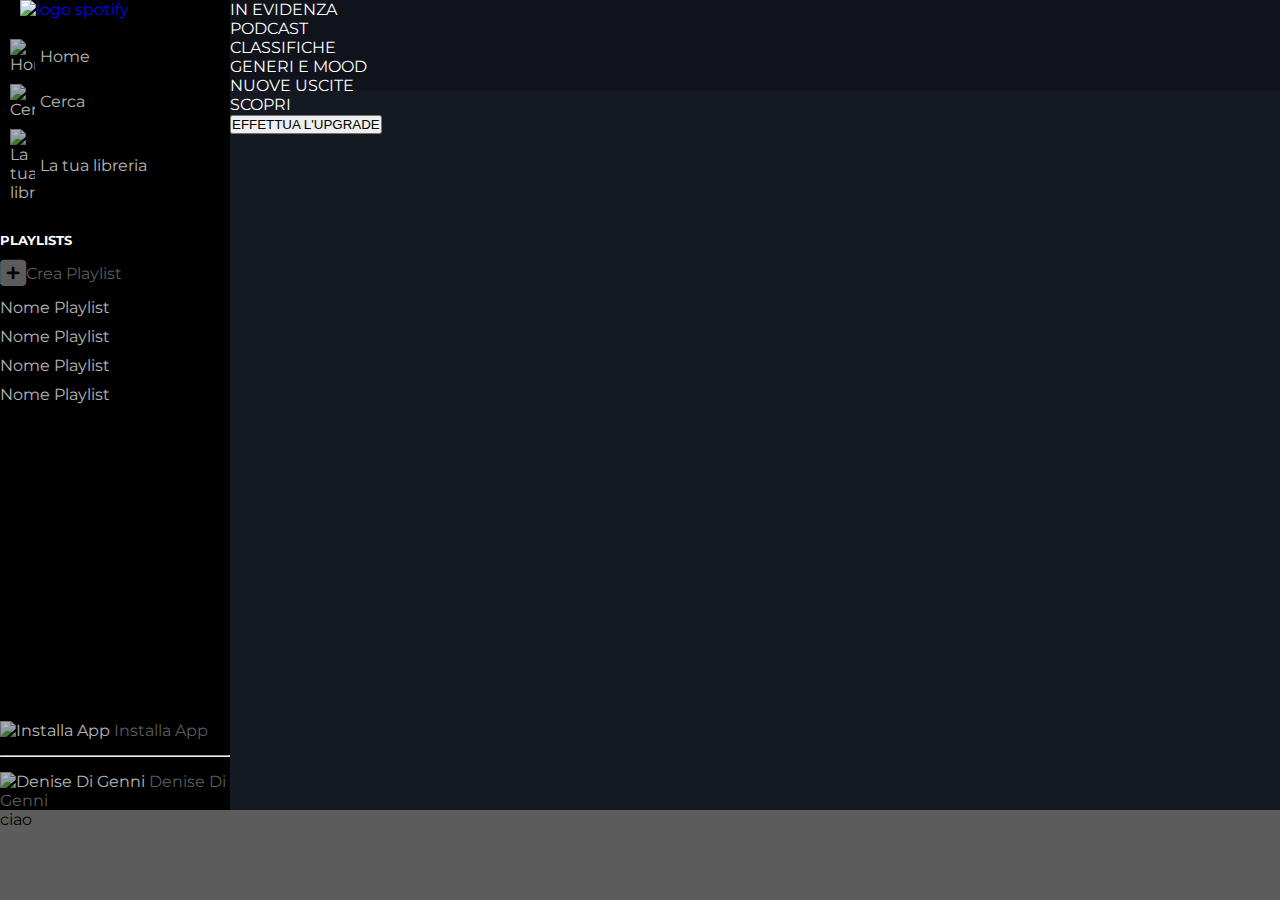
==== day-2/index.html @ e971fc7b "feat: aggiunta di nav-bar" ====
<!DOCTYPE html>
<html lang="it">
<head>
    <meta charset="UTF-8">
    <meta name="viewport" content="width=device-width, initial-scale=1.0">
    <title>Spotify Web</title>
    <!-- Foglio di stile  -->
     <link rel="stylesheet" href="style.css">

    <!-- Font Awesome -->
     <link rel="stylesheet" href="https://cdnjs.cloudflare.com/ajax/libs/font-awesome/6.7.2/css/all.min.css"
        integrity="sha512-Evv84Mr4kqVGRNSgIGL/F/aIDqQb7xQ2vcrdIwxfjThSH8CSR7PBEakCr51Ck+w+/U6swU2Im1vVX0SVk9ABhg=="
        crossorigin="anonymous" referrerpolicy="no-referrer" />

     <!-- Font del progetto -->
    <link rel="preconnect" href="https://fonts.googleapis.com">
    <link rel="preconnect" href="https://fonts.gstatic.com" crossorigin>
    <link href="https://fonts.googleapis.com/css2?family=Montserrat:ital,wght@0,100..900;1,100..900&display=swap"
        rel="stylesheet">
</head>
<body>

    <!-- contenuto del main -->
    <div class="main-content">

        <div class="sidebar">
          
          <!-- logo -->
            <div id="logo">
                <a href="#"><img src="img-day-1/logo-small.svg" alt="logo-small" class="logo"></a>
                <a href="#"><img src="img-day-1/logo.svg" alt="logo spotify" class="logo-spotify"></a>
            </div>
            <!-- Lista delle opzioni -->
            <ul id="menu">
                <li><a href="#"><img src="img-day-1/home.svg" alt="Home"><span class="title-info">Home</span></a></li>

                <li><a href="#"><img src="img-day-1/search.svg" alt="Cerca"><span class="title-info">Cerca</span></a></li>

                <li><a href="#"><img src="img-day-1/libreria.svg" alt="La tua libreria"><span class="title-info">La tua libreria</span></a></li>
            </ul>



            <!-- Playlist -->
            <div id="playlist">
                <h5>PLAYLISTS</h5>
                <ul>
                    <li><a href="#"><i class="fas fa-plus-square"></i> <span>Crea Playlist</span></a></li>
                    <li><a href="#"><span class="title-info">Nome Playlist</span></a></li>
                    <li><a href="#"><span class="title-info">Nome Playlist</span></a></li>
                    <li><a href="#"><span class="title-info">Nome Playlist</span></a></li>
                    <li><a href="#"><span class="title-info">Nome Playlist</span></a></li>
                </ul>
            </div>

             <!-- Profilo e installa app -->
            <div id="profilo">
                <a href="#"><img src="img-day-1/download.svg" alt="Installa App">
                    <span class="title-info">Installa App</span></a>
                
                <hr class="title-info">

                <a href="#"><img src="img-day-1/profile.svg" alt="Denise Di Genni">
                    <span class="title-info">Denise Di Genni</span></a>
            
            
            </div>
        </div>
      
        <!-- main -->
        <main>
            <div class="top-main">
                <div class="nav-bar">
                    <ul>
                        <li class="active">IN EVIDENZA</li>
                        <li>PODCAST</li>
                        <li>CLASSIFICHE</li>
                        <li>GENERI E MOOD</li>
                        <li>NUOVE USCITE</li>
                        <li>SCOPRI</li>
                    </ul>
                    <button class="upgrade-btn">EFFETTUA L'UPGRADE</button>
                </div>
            </div>
        </main>
    </div>
    
    <!-- parte finale del file -->
    <footer>
        ciao
    </footer>
</body>
</html>
---- day-2/style.css ----
/* Reset */

* {
    margin: 0;
    padding: 0;
    box-sizing: border-box;
}

a {
    text-decoration: none;
}

ul {
    list-style-type: none;
}

/* common */
body {
    font-family: "Montserrat", serif;
    height: 100vh;
    background-color: #10131a;
}

.main-content {
    height: calc(100% - 90px);
    background-color: #151922;
    display: flex;
    color: white;
}

.main-content .sidebar {
    background-color: #000000;
    flex-shrink: 0;
    display: flex;
    flex-direction: column;
}

.main-content .sidebar #logo {
    padding: 0 20px;
}

.main-content .sidebar #logo .logo {
    width: 30px;
    height: 30px;
    margin-left: 13px;
}

.main-content .sidebar #logo .logo-spotify {
   display: none;
}

.main-content .sidebar #menu {
    padding: 20px 10px;
}

.main-content .sidebar #menu li {
    margin-bottom: 10px;
}

.main-content .sidebar #menu li a {
     color: #ffff;
     display: flex;
     align-items: center;
     gap: 5px;
     justify-content: center;
     opacity: 0.7;
}

 .main-content .sidebar #menu li a .title-info {
    display: none;
 }


.main-content .sidebar #menu li a img {
    width: 25px;
}

.main-content .sidebar #playlist {
    color: #ffff;
    
}

.main-content .sidebar #playlist li a {
    display: none;
}

.main-content .sidebar #playlist li a .title-info {
    display: none;
}


.main-content .sidebar #profilo a img {
    width: 30px;
    color: #ffff;
    opacity: 0.7;
}


.main-content .sidebar #profilo {
    margin-top: auto;
    display: flex;
    flex-direction: column;
    gap: 15px;
    
}

.main-content .sidebar #profilo .title-info {
    display: none;
}

.main-content main {
    background-color: #151922;
    flex-grow: 1;
}

.main-content main .top-main {
   height: 90px;
   background-color: #10131a;
}

footer {
    height: 90px;
    background-color: #5c5c5c;
}

/* desktop */
@media (min-width: 992px) {
    .main-content .sidebar {
          width: 230px;
    }

    .main-content .sidebar #logo .logo {
          display: none;
    }

    .main-content .sidebar #logo .logo-spotify {
          display: inline;
          width: 130px;
    }

    .main-content .sidebar #menu li a{
        justify-content: flex-start;
    }

    .main-content .sidebar #menu li a .title-info {
        display: inline;
    }

    .main-content .sidebar #playlist li a .title-info {
         display: inline;
        color: #ffff;
        opacity: 0.7;
        gap: 5px;
    }

    .main-content .sidebar #playlist li a {
        display: flex;
        align-items: center;
        color: #5c5c5c;
        margin-top: 10px;
    }

    .main-content .sidebar #playlist li a i {
        font-size: 30px;
    }

     .main-content .sidebar #profilo .title-info {
        display: inline;
        color: #5c5c5c;
    }

    .main-content .sidebar #profilo {
        margin-top: auto;
        display: flex;
        gap: 15px;
        flex-direction: column;
    
    }
        


}
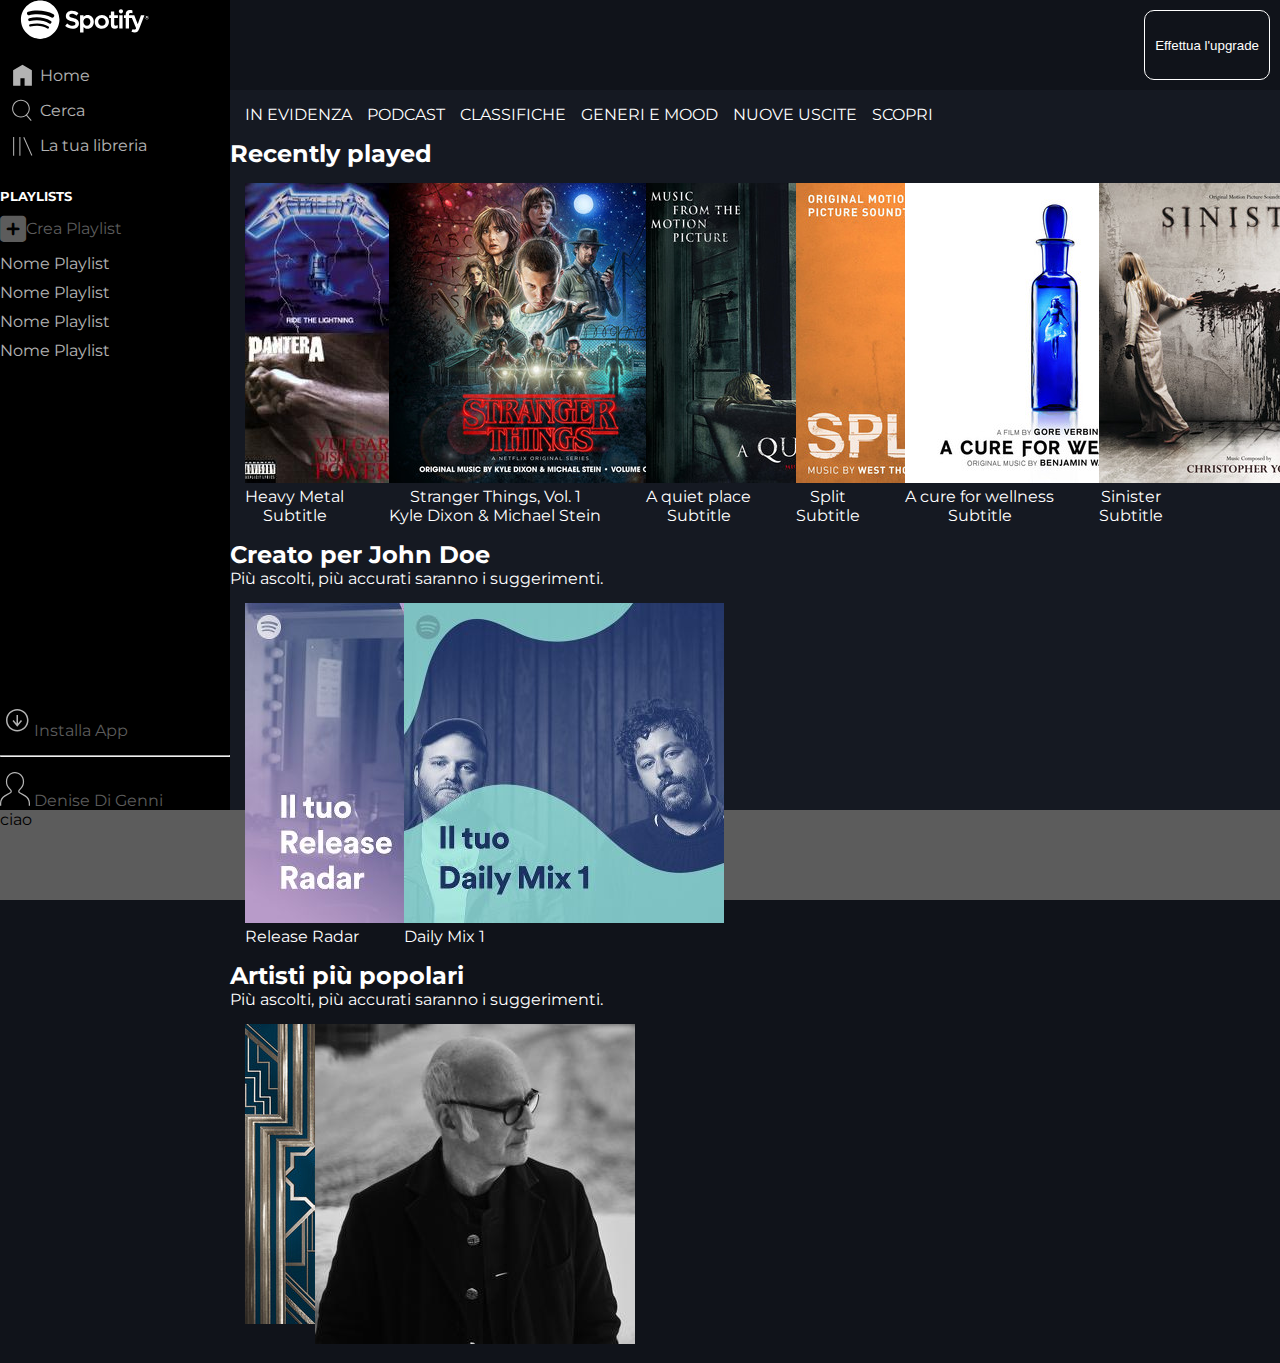
==== commit 7834cf52: "feat: costruzione del contenuto main" ====
--- a/day-2/index.html
+++ b/day-2/index.html
@@ -1,31 +1,33 @@
 <!DOCTYPE html>
 <html lang="it">
+
 <head>
     <meta charset="UTF-8">
     <meta name="viewport" content="width=device-width, initial-scale=1.0">
     <title>Spotify Web</title>
     <!-- Foglio di stile  -->
-     <link rel="stylesheet" href="style.css">
+    <link rel="stylesheet" href="style.css">
 
     <!-- Font Awesome -->
-     <link rel="stylesheet" href="https://cdnjs.cloudflare.com/ajax/libs/font-awesome/6.7.2/css/all.min.css"
+    <link rel="stylesheet" href="https://cdnjs.cloudflare.com/ajax/libs/font-awesome/6.7.2/css/all.min.css"
         integrity="sha512-Evv84Mr4kqVGRNSgIGL/F/aIDqQb7xQ2vcrdIwxfjThSH8CSR7PBEakCr51Ck+w+/U6swU2Im1vVX0SVk9ABhg=="
         crossorigin="anonymous" referrerpolicy="no-referrer" />
 
-     <!-- Font del progetto -->
+    <!-- Font del progetto -->
     <link rel="preconnect" href="https://fonts.googleapis.com">
     <link rel="preconnect" href="https://fonts.gstatic.com" crossorigin>
     <link href="https://fonts.googleapis.com/css2?family=Montserrat:ital,wght@0,100..900;1,100..900&display=swap"
         rel="stylesheet">
 </head>
+
 <body>
 
     <!-- contenuto del main -->
     <div class="main-content">
 
         <div class="sidebar">
-          
-          <!-- logo -->
+
+            <!-- logo -->
             <div id="logo">
                 <a href="#"><img src="img-day-1/logo-small.svg" alt="logo-small" class="logo"></a>
                 <a href="#"><img src="img-day-1/logo.svg" alt="logo spotify" class="logo-spotify"></a>
@@ -34,9 +36,11 @@
             <ul id="menu">
                 <li><a href="#"><img src="img-day-1/home.svg" alt="Home"><span class="title-info">Home</span></a></li>
 
-                <li><a href="#"><img src="img-day-1/search.svg" alt="Cerca"><span class="title-info">Cerca</span></a></li>
+                <li><a href="#"><img src="img-day-1/search.svg" alt="Cerca"><span class="title-info">Cerca</span></a>
+                </li>
 
-                <li><a href="#"><img src="img-day-1/libreria.svg" alt="La tua libreria"><span class="title-info">La tua libreria</span></a></li>
+                <li><a href="#"><img src="img-day-1/libreria.svg" alt="La tua libreria"><span class="title-info">La tua
+                            libreria</span></a></li>
             </ul>
 
 
@@ -53,41 +57,105 @@
                 </ul>
             </div>
 
-             <!-- Profilo e installa app -->
+            <!-- Profilo e installa app -->
             <div id="profilo">
                 <a href="#"><img src="img-day-1/download.svg" alt="Installa App">
                     <span class="title-info">Installa App</span></a>
-                
+
                 <hr class="title-info">
 
                 <a href="#"><img src="img-day-1/profile.svg" alt="Denise Di Genni">
                     <span class="title-info">Denise Di Genni</span></a>
-            
-            
+
+
             </div>
         </div>
-      
+
         <!-- main -->
         <main>
-            <div class="top-main">
-                <div class="nav-bar">
-                    <ul>
-                        <li class="active">IN EVIDENZA</li>
-                        <li>PODCAST</li>
-                        <li>CLASSIFICHE</li>
-                        <li>GENERI E MOOD</li>
-                        <li>NUOVE USCITE</li>
-                        <li>SCOPRI</li>
-                    </ul>
-                    <button class="upgrade-btn">EFFETTUA L'UPGRADE</button>
+            <header class="top-main">
+                <button class="upgrade-btn">Effettua l'upgrade</button>
+            </header>
+            <nav class="menu-content">
+                <ul>
+                    <li id="active">IN EVIDENZA</li>
+                    <li>PODCAST</li>
+                    <li>CLASSIFICHE</li>
+                    <li>GENERI E MOOD</li>
+                    <li>NUOVE USCITE</li>
+                    <li>SCOPRI</li>
+                </ul>
+            </nav>
+            <section class="recently-played">
+                <h2>Recently played</h2>
+                <div class="album-grid">
+                    <div class="album">
+                        <div class="album-img"><img src="img-day-1/metal_lifting.jpg" alt="Metal Heavy"></div>
+                        <p class="album-title">Heavy Metal</p>
+                        <p class="album-subtitle">Subtitle</p>
+                    </div>
+                    <div class="album">
+                        <div class="album-img"><img src="img-day-1/stranger.jpeg" alt="Stranger Things"></div>
+                        <p class="album-title">Stranger Things, Vol. 1</p>
+                        <p class="album-subtitle">Kyle Dixon & Michael Stein</p>
+                    </div>
+                    <div class="album">
+                        <div class="album-img"><img src="img-day-1/aquietplace.jpeg" alt="A Quiet Place"></div>
+                        <p class="album-title">A quiet place</p>
+                        <p class="album-subtitle">Subtitle</p>
+                    </div>
+                    <div class="album">
+                        <div class="album-img"><img src="img-day-1/split.jpeg" alt="Split"></div>
+                        <p class="album-title">Split</p>
+                        <p class="album-subtitle">Subtitle</p>
+                    </div>
+                    <div class="album">
+                        <div class="album-img"><img src="img-day-1/cure.jpeg" alt="Cure"></div>
+                        <p class="album-title">A cure for wellness</p>
+                        <p class="album-subtitle">Subtitle</p>
+                    </div>
+                    <div class="album">
+                        <div class="album-img"><img src="img-day-1/sinister.jpeg" alt="Sinister"></div>
+                        <p class="album-title">Sinister</p>
+                        <p class="album-subtitle">Subtitle</p>
+                    </div>
                 </div>
-            </div>
+            </section>
+            
+            <section class="created-for-you">
+                <h2>Creato per John Doe</h2>
+                <p>Più ascolti, più accurati saranno i suggerimenti.</p>
+                <div class="playlist-grid">
+                    <div class="playlist">
+                        <div class="playlist-img"><img src="img-day-1/radar.jpeg" alt="Radar"></div>
+                        <p class="playlist-title">Release Radar</p>
+                    </div>
+                    <div class="playlist">
+                        <div class="playlist-img"><img src="img-day-1/mixdaily.jpeg" alt=""></div>
+                        <p class="playlist-title">Daily Mix 1</p>
+                    </div>
+                </div>
+            </section>
+            
+            <section class="popular-artists">
+                <h2>Artisti più popolari</h2>
+                <p>Più ascolti, più accurati saranno i suggerimenti.</p>
+                <div class="artist-grid">
+                    <div class="artist">
+                        <div class="artist-img"><img src="img-day-1/youg.jpeg" alt="Young and Beatiful"></div>
+                    </div>
+                    <div class="artist">
+                        <div class="artist-img"><img src="img-day-1/einaudi.jpeg" alt="Einaudi"></div>
+                    </div>
+                </div>
+            </section>
         </main>
     </div>
-    
+
     <!-- parte finale del file -->
     <footer>
         ciao
     </footer>
 </body>
+
 </html>--- a/day-2/style.css
+++ b/day-2/style.css
@@ -14,7 +14,7 @@
     list-style-type: none;
 }
 
-/* common */
+/* correzione */
 body {
     font-family: "Montserrat", serif;
     height: 100vh;
@@ -46,7 +46,7 @@
 }
 
 .main-content .sidebar #logo .logo-spotify {
-   display: none;
+    display: none;
 }
 
 .main-content .sidebar #menu {
@@ -58,17 +58,17 @@
 }
 
 .main-content .sidebar #menu li a {
-     color: #ffff;
-     display: flex;
-     align-items: center;
-     gap: 5px;
-     justify-content: center;
-     opacity: 0.7;
-}
-
- .main-content .sidebar #menu li a .title-info {
-    display: none;
- }
+    color: #ffff;
+    display: flex;
+    align-items: center;
+    gap: 5px;
+    justify-content: center;
+    opacity: 0.7;
+}
+
+.main-content .sidebar #menu li a .title-info {
+    display: none;
+}
 
 
 .main-content .sidebar #menu li a img {
@@ -77,7 +77,7 @@
 
 .main-content .sidebar #playlist {
     color: #ffff;
-    
+
 }
 
 .main-content .sidebar #playlist li a {
@@ -101,7 +101,7 @@
     display: flex;
     flex-direction: column;
     gap: 15px;
-    
+
 }
 
 .main-content .sidebar #profilo .title-info {
@@ -114,9 +114,69 @@
 }
 
 .main-content main .top-main {
-   height: 90px;
-   background-color: #10131a;
-}
+    height: 90px;
+    background-color: #10131a;
+}
+
+
+.top-main {
+    display: flex;
+    justify-content: flex-end;
+    padding: 10px;
+    background-color: #121212;
+}
+
+.upgrade-btn {
+    background-color: transparent;
+    color: white;
+    border: 1px solid white;
+    padding: 5px 10px;
+    border-radius: 10px;
+    cursor: pointer;
+}
+
+
+.menu-content {
+    display: flex;
+    justify-content: space-between;
+    align-items: center;
+    padding: 15px;
+    border-radius: 5px;
+}
+
+.menu-content ul {
+    list-style-type: none;
+    display: flex;
+    padding: 0;
+}
+
+.menu-content ul li {
+    margin-right: 15px;
+    cursor: pointer;
+}
+
+
+.album-grid,
+.playlist-grid,
+.artist-grid {
+    display: flex;
+    gap: 15px;
+    flex-wrap: wrap;
+}
+
+.album,
+.playlist,
+.artist {
+    padding: 15px;
+    text-align: center;
+}
+
+.album-img,
+.playlist-img,
+.artist-img {
+    width: 25px;
+}
+
 
 footer {
     height: 90px;
@@ -126,19 +186,19 @@
 /* desktop */
 @media (min-width: 992px) {
     .main-content .sidebar {
-          width: 230px;
+        width: 230px;
     }
 
     .main-content .sidebar #logo .logo {
-          display: none;
+        display: none;
     }
 
     .main-content .sidebar #logo .logo-spotify {
-          display: inline;
-          width: 130px;
-    }
-
-    .main-content .sidebar #menu li a{
+        display: inline;
+        width: 130px;
+    }
+
+    .main-content .sidebar #menu li a {
         justify-content: flex-start;
     }
 
@@ -147,7 +207,7 @@
     }
 
     .main-content .sidebar #playlist li a .title-info {
-         display: inline;
+        display: inline;
         color: #ffff;
         opacity: 0.7;
         gap: 5px;
@@ -164,7 +224,7 @@
         font-size: 30px;
     }
 
-     .main-content .sidebar #profilo .title-info {
+    .main-content .sidebar #profilo .title-info {
         display: inline;
         color: #5c5c5c;
     }
@@ -174,11 +234,9 @@
         display: flex;
         gap: 15px;
         flex-direction: column;
-    
-    }
-        
-
-
-}
-
-
+
+    }
+
+
+
+}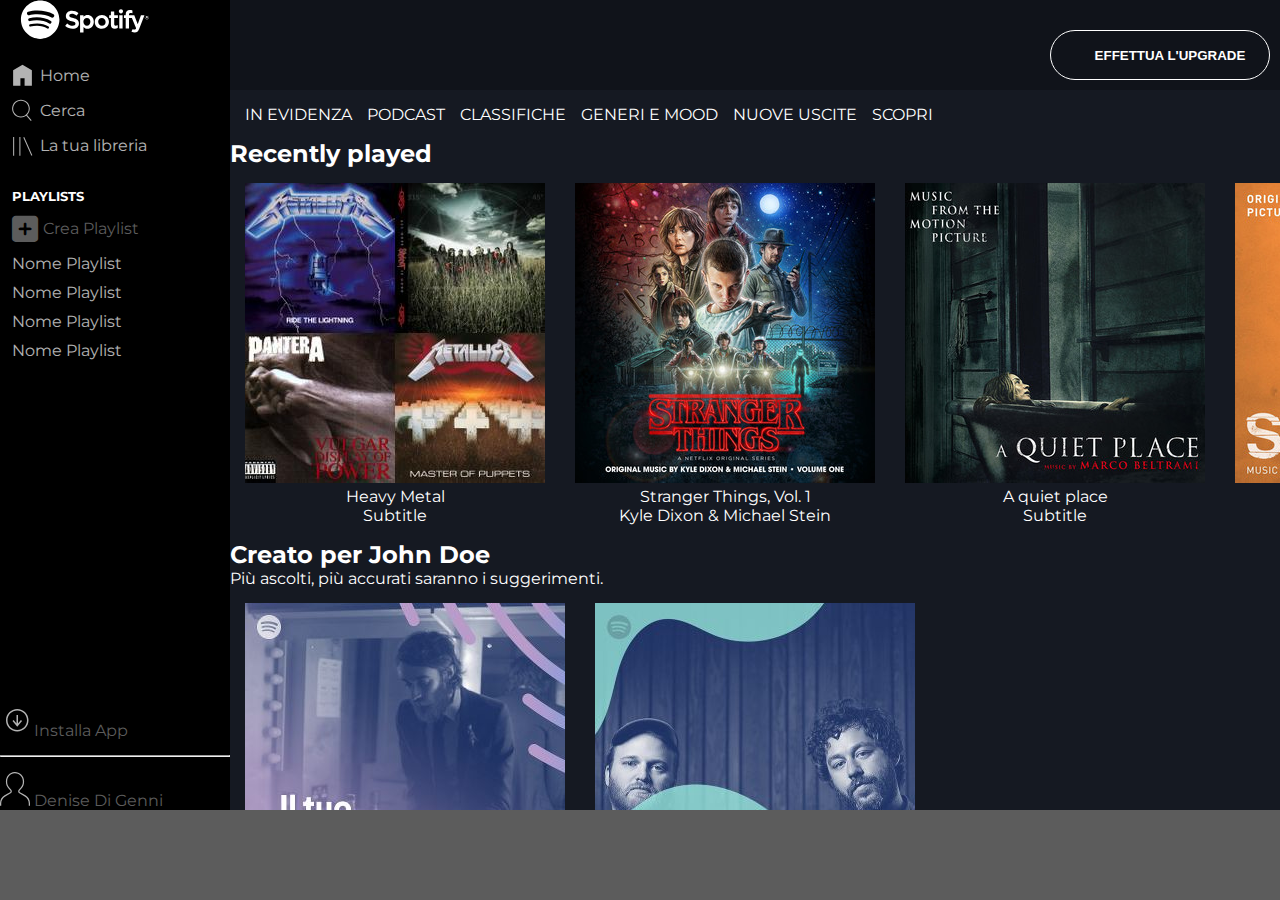
==== commit 620b1f7b: "feat: correzione della grandezza pagina" ====
--- a/day-2/index.html
+++ b/day-2/index.html
@@ -73,9 +73,9 @@
 
         <!-- main -->
         <main>
-            <header class="top-main">
-                <button class="upgrade-btn">Effettua l'upgrade</button>
-            </header>
+            <div class="top-main">
+                <button class="upgrade-btn">EFFETTUA L'UPGRADE</button>
+            </div>
             <nav class="menu-content">
                 <ul>
                     <li id="active">IN EVIDENZA</li>
@@ -131,7 +131,7 @@
                         <p class="playlist-title">Release Radar</p>
                     </div>
                     <div class="playlist">
-                        <div class="playlist-img"><img src="img-day-1/mixdaily.jpeg" alt=""></div>
+                        <div class="playlist-img"><img src="img-day-1/mixdaily.jpeg" alt="mixdaily"></div>
                         <p class="playlist-title">Daily Mix 1</p>
                     </div>
                 </div>
@@ -154,7 +154,7 @@
 
     <!-- parte finale del file -->
     <footer>
-        ciao
+        
     </footer>
 </body>
 
--- a/day-2/style.css
+++ b/day-2/style.css
@@ -14,19 +14,23 @@
     list-style-type: none;
 }
 
-/* correzione */
+/* Common */
 body {
     font-family: "Montserrat", serif;
     height: 100vh;
     background-color: #10131a;
 }
 
+/* main */
+
 .main-content {
     height: calc(100% - 90px);
     background-color: #151922;
     display: flex;
     color: white;
 }
+
+/* sidebar */
 
 .main-content .sidebar {
     background-color: #000000;
@@ -77,6 +81,7 @@
 
 .main-content .sidebar #playlist {
     color: #ffff;
+    margin-left: 12px;
 
 }
 
@@ -108,30 +113,37 @@
     display: none;
 }
 
-.main-content main {
+main {
+    width: calc(100% - 230px);
     background-color: #151922;
-    flex-grow: 1;
-}
+    overflow-y: auto;
+}
+
 
 .main-content main .top-main {
+   
+    background-color: #10131a;
+}
+
+
+.top-main {
     height: 90px;
-    background-color: #10131a;
-}
-
-
-.top-main {
     display: flex;
     justify-content: flex-end;
     padding: 10px;
-    background-color: #121212;
+    background-color: rgba(0, 0, 0, 0.5);
 }
 
 .upgrade-btn {
+    margin-top: 20px;
     background-color: transparent;
     color: white;
     border: 1px solid white;
-    padding: 5px 10px;
-    border-radius: 10px;
+    width: 220px;
+    padding: 15px 15px 15px 35px;
+    font-weight: bold;
+    text-align: center;
+    border-radius: 35px;
     cursor: pointer;
 }
 
@@ -158,10 +170,9 @@
 
 .album-grid,
 .playlist-grid,
-.artist-grid {
-    display: flex;
-    gap: 15px;
-    flex-wrap: wrap;
+.artist-grid  {
+    display: flex;
+    width: calc((100% - 50px) / 6);
 }
 
 .album,
@@ -171,11 +182,8 @@
     text-align: center;
 }
 
-.album-img,
-.playlist-img,
-.artist-img {
-    width: 25px;
-}
+
+
 
 
 footer {
@@ -218,10 +226,12 @@
         align-items: center;
         color: #5c5c5c;
         margin-top: 10px;
+        
     }
 
     .main-content .sidebar #playlist li a i {
         font-size: 30px;
+        margin-right: 5px;
     }
 
     .main-content .sidebar #profilo .title-info {
